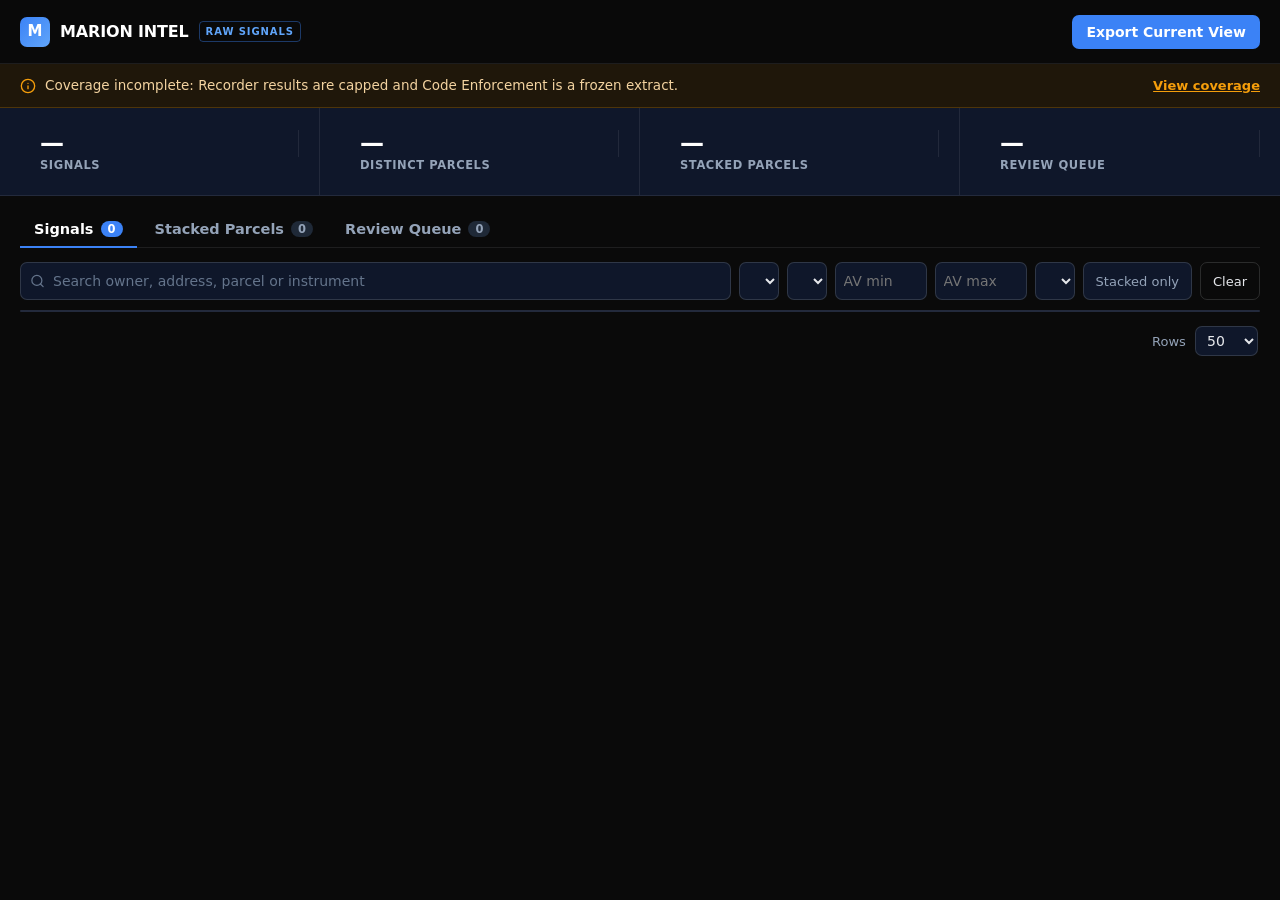
==== scrapers/dashboard_template.html @ 53aa49f5 "redesign(dashboard): rebuild presentation layer as a compact operator UI Full UI rebuild in the gene" ====
<!DOCTYPE html>
<html lang="en">
<head>
<meta charset="UTF-8" />
<meta name="viewport" content="width=device-width, initial-scale=1.0" />
<title>Marion Intel | Distress Signal Intelligence</title>
<style>
:root{
  --black:#0A0A0A; --midnight:#0F172A; --blue:#3B82F6; --blue-lt:#60A5FA;
  --soft:#E5E7EB; --dark:#1F2937;
  --bg:#0A0A0A; --panel:#0F172A; --panel2:#131C31; --line:rgba(229,231,235,.09);
  --line2:rgba(229,231,235,.15); --muted:#94A3B8; --muted2:#64748B;
  --amber:#F59E0B; --red:#EF4444; --green:#10B981;
  --font:Inter,ui-sans-serif,system-ui,-apple-system,BlinkMacSystemFont,"Segoe UI",sans-serif;
  --h-head:64px; --h-cov:44px;
}
*,*::before,*::after{box-sizing:border-box;margin:0;padding:0}
/* The page header and the table head are both sticky. Without scroll padding a
   row scrolled to can land underneath them, which makes its controls
   unclickable — caught by the control audit on the first row's View button. */
html{scroll-padding-top:calc(var(--h-head) + 52px)}
html,body{max-width:100%;overflow-x:hidden}
body{background:var(--bg);color:var(--soft);font-family:var(--font);font-size:16px;
  line-height:1.5;-webkit-font-smoothing:antialiased}
button,input,select{font-family:var(--font);font-size:14px}
:focus-visible{outline:2px solid var(--blue);outline-offset:2px}

/* ── HEADER ── */
.hd{height:var(--h-head);position:sticky;top:0;z-index:60;background:rgba(10,10,10,.96);
  backdrop-filter:blur(10px);border-bottom:1px solid var(--line);
  display:flex;align-items:center;justify-content:space-between;padding:0 20px;gap:16px}
.hd-l{display:flex;align-items:center;gap:10px;min-width:0}
.mark{width:30px;height:30px;border-radius:7px;flex:none;
  background:linear-gradient(135deg,var(--blue),var(--blue-lt));
  display:flex;align-items:center;justify-content:center;color:#fff;font-weight:700;font-size:15px}
.wordmark{font-size:16px;font-weight:700;letter-spacing:-.01em;color:#fff;white-space:nowrap}
.tag{font-size:10px;font-weight:600;letter-spacing:.09em;color:var(--blue-lt);
  border:1px solid rgba(59,130,246,.4);border-radius:4px;padding:2px 6px;white-space:nowrap}
.hd-r{display:flex;align-items:center;gap:12px}
.stamp{font-size:12px;color:var(--muted);white-space:nowrap}
.btn{background:var(--blue);color:#fff;border:none;border-radius:7px;padding:9px 14px;
  font-size:14px;font-weight:600;cursor:pointer;white-space:nowrap;transition:background .15s}
.btn:hover{background:var(--blue-lt)}
.btn-q{background:transparent;border:1px solid var(--line2);color:var(--soft);
  border-radius:7px;padding:8px 12px;font-size:13px;font-weight:500;cursor:pointer}
.btn-q:hover{border-color:var(--blue);color:var(--blue-lt)}

/* ── COVERAGE ── */
.cov{min-height:var(--h-cov);background:rgba(245,158,11,.09);
  border-bottom:1px solid rgba(245,158,11,.22);display:flex;align-items:center;
  gap:9px;padding:0 20px}
.cov svg{flex:none;color:var(--amber)}
.cov p{font-size:13.5px;color:#F3D3A0;flex:1;min-width:0;overflow:hidden;
  text-overflow:ellipsis;white-space:nowrap}
.cov button{background:none;border:none;color:var(--amber);font-size:13px;font-weight:600;
  cursor:pointer;text-decoration:underline;white-space:nowrap;padding:0}

/* ── KPI ── */
.kpi{display:grid;grid-template-columns:repeat(4,1fr);border-bottom:1px solid var(--line);
  background:var(--panel);height:88px}
.kpi div{padding:0 20px;border-right:1px solid var(--line);display:flex;
  flex-direction:column;justify-content:center;gap:2px}
.kpi div:last-child{border-right:none}
.kpi .v{font-size:24px;font-weight:700;line-height:1.1;color:#fff;font-variant-numeric:tabular-nums}
.kpi .l{font-size:11.5px;line-height:1.2;color:var(--muted);letter-spacing:.05em;
  text-transform:uppercase;font-weight:600}

/* ── SHELL ── */
.wrap{padding:16px 20px 40px}

/* ── TABS ── */
.tabs{display:flex;gap:4px;border-bottom:1px solid var(--line);margin-bottom:14px}
.tab{background:none;border:none;border-bottom:2px solid transparent;color:var(--muted);
  padding:9px 14px;font-size:14.5px;font-weight:600;cursor:pointer;display:flex;
  align-items:center;gap:7px;margin-bottom:-1px}
.tab:hover{color:var(--soft)}
.tab[aria-selected="true"]{color:#fff;border-bottom-color:var(--blue)}
.tab .n{background:var(--dark);color:var(--muted);border-radius:9px;padding:1px 7px;
  font-size:11.5px;font-weight:600;font-variant-numeric:tabular-nums}
.tab[aria-selected="true"] .n{background:var(--blue);color:#fff}

/* ── TOOLBAR ── */
/* One uniform control height keeps the toolbar on a single visual baseline —
   mixed intrinsic heights on input/select/button otherwise stagger them. */
.bar{display:flex;gap:8px;align-items:stretch;flex-wrap:nowrap;margin-bottom:10px}
.bar>*{height:38px}
.bar input,.bar select,.bar button{height:38px;padding-top:0;padding-bottom:0}
.srch{position:relative;flex:1 1 260px;min-width:180px}
.srch svg{position:absolute;left:10px;top:50%;transform:translateY(-50%);color:var(--muted2)}
.srch input{width:100%;background:var(--panel);border:1px solid var(--line2);color:var(--soft);
  border-radius:7px;padding:9px 10px 9px 32px;font-size:14px;outline:none}
.srch input:focus{border-color:var(--blue)}
.srch input::placeholder{color:var(--muted2)}
.sel{background:var(--panel);border:1px solid var(--line2);color:var(--soft);border-radius:7px;
  padding:9px 9px;outline:none;cursor:pointer;max-width:170px}
.sel:focus{border-color:var(--blue)}
.num{background:var(--panel);border:1px solid var(--line2);color:var(--soft);border-radius:7px;
  padding:9px 8px;width:92px;outline:none}
.num:focus{border-color:var(--blue)}
.tgl{background:var(--panel);border:1px solid var(--line2);color:var(--muted);border-radius:7px;
  padding:9px 12px;font-size:13px;font-weight:500;cursor:pointer;white-space:nowrap}
.tgl[aria-pressed="true"]{background:var(--blue);border-color:var(--blue);color:#fff}
.cnt{font-size:13px;color:var(--muted);margin-bottom:10px}
.cnt b{color:#fff;font-weight:600}

/* ── TABLE ── */
/* NOTE: no overflow on this wrapper. overflow:hidden would make it the sticky
   containing block, and `thead th{top:var(--h-head)}` would then push every
   header cell 64px DOWN onto the first row instead of parking it under the page
   header — which made row 1's controls unclickable. Corners are rounded on the
   edge cells instead. */
.tbl-wrap{border:1px solid var(--line);border-radius:9px;background:var(--panel)}
thead th:first-child{border-top-left-radius:9px}
thead th:last-child{border-top-right-radius:9px}
tbody tr:last-child td{border-bottom:none}
tbody tr:last-child td:first-child{border-bottom-left-radius:9px}
tbody tr:last-child td:last-child{border-bottom-right-radius:9px}
table{width:100%;border-collapse:collapse;table-layout:fixed}
thead th{position:sticky;top:var(--h-head);z-index:20;background:var(--panel2);
  color:var(--muted);text-align:left;font-size:11.5px;font-weight:600;letter-spacing:.05em;
  text-transform:uppercase;padding:10px 12px;border-bottom:1px solid var(--line2);
  white-space:nowrap;user-select:none}
thead th.s{cursor:pointer}
thead th.s:hover{color:var(--blue-lt)}
thead th .ar{color:var(--blue);margin-left:3px}
tbody td{padding:11px 12px;border-bottom:1px solid rgba(229,231,235,.05);vertical-align:middle;
  font-size:14px;overflow:hidden}
tbody tr{height:68px;scroll-margin-top:calc(var(--h-head) + 56px)}
tbody tr:nth-child(even){background:rgba(255,255,255,.012)}
tbody tr:hover{background:rgba(59,130,246,.07)}
.num-c{font-variant-numeric:tabular-nums;white-space:nowrap}
.trunc{overflow:hidden;text-overflow:ellipsis;white-space:nowrap}
.clamp2{display:-webkit-box;-webkit-line-clamp:2;-webkit-box-orient:vertical;overflow:hidden;
  line-height:1.3;max-height:2.6em;word-break:break-word}
.badge{display:inline-block;padding:2px 8px;border-radius:5px;font-size:11.5px;font-weight:600;
  white-space:nowrap;max-width:100%;overflow:hidden;text-overflow:ellipsis}
.sub{font-size:11.5px;color:var(--muted2);margin-top:3px}
.addr1{font-size:14px;color:var(--soft)}
.addr2{font-size:12px;color:var(--muted)}
.pcl{font-size:11px;color:var(--muted2);font-variant-numeric:tabular-nums}
.stk{display:inline-block;min-width:26px;text-align:center;border-radius:11px;padding:2px 8px;
  font-size:12px;font-weight:700;background:var(--dark);color:var(--muted)}
.stk.on{background:rgba(59,130,246,.18);color:var(--blue-lt)}
.stk.hot{background:rgba(239,68,68,.18);color:#FCA5A5}
.view{background:transparent;border:1px solid var(--line2);color:var(--soft);border-radius:6px;
  padding:5px 11px;font-size:12.5px;font-weight:600;cursor:pointer;white-space:nowrap}
.view:hover{border-color:var(--blue);color:var(--blue-lt)}
.empty{padding:56px 20px;text-align:center;color:var(--muted)}

/* ── PAGINATION ── */
.pg{display:flex;align-items:center;justify-content:space-between;gap:12px;padding:14px 2px;
  flex-wrap:wrap}
.pg-b{display:flex;gap:5px;align-items:center}
.pbtn{background:var(--panel);border:1px solid var(--line2);color:var(--soft);border-radius:6px;
  padding:6px 11px;font-size:13px;cursor:pointer;min-width:36px}
.pbtn:hover:not(:disabled){border-color:var(--blue);color:var(--blue-lt)}
.pbtn:disabled{opacity:.35;cursor:not-allowed}
.pg-i{font-size:13px;color:var(--muted);font-variant-numeric:tabular-nums}

/* ── DRAWER ── */
.scrim{position:fixed;inset:0;background:rgba(10,10,10,.62);z-index:90;opacity:0;
  pointer-events:none;transition:opacity .18s}
.scrim.on{opacity:1;pointer-events:auto}
/* Closed drawer is visibility:hidden as well as translated off-screen, so it
   cannot take focus or be read by a screen reader while closed. */
.dr{position:fixed;top:0;right:0;bottom:0;width:min(480px,100%);background:var(--panel);
  border-left:1px solid var(--line2);z-index:95;transform:translateX(100%);
  visibility:hidden;transition:transform .2s ease,visibility 0s linear .2s;
  display:flex;flex-direction:column}
.dr.on{transform:translateX(0);visibility:visible;transition:transform .2s ease}
.dr-h{display:flex;align-items:flex-start;justify-content:space-between;gap:12px;
  padding:18px 20px;border-bottom:1px solid var(--line)}
.dr-t{font-size:17px;font-weight:700;color:#fff;line-height:1.3}
.dr-x{background:none;border:none;color:var(--muted);font-size:22px;cursor:pointer;
  line-height:1;padding:2px 6px;border-radius:6px}
.dr-x:hover{color:#fff;background:var(--dark)}
.dr-b{padding:16px 20px 32px;overflow-y:auto;flex:1}
.grp{margin-bottom:20px}
.grp h4{font-size:11px;font-weight:700;letter-spacing:.07em;text-transform:uppercase;
  color:var(--muted2);margin-bottom:8px}
.kv{display:grid;grid-template-columns:132px 1fr;gap:5px 12px;font-size:13.5px}
.kv dt{color:var(--muted)}
.kv dd{color:var(--soft);word-break:break-word}
.sig{border-left:2px solid var(--line2);padding:8px 0 8px 11px;margin-bottom:8px}
.sig .r1{display:flex;gap:7px;align-items:center;flex-wrap:wrap;margin-bottom:3px}
.sig .r2{font-size:12px;color:var(--muted)}

/* ── MODAL ── */
.mdl{position:fixed;inset:0;z-index:100;display:none;align-items:center;justify-content:center;
  padding:20px}
.mdl.on{display:flex}
.mdl-c{background:var(--panel);border:1px solid var(--line2);border-radius:11px;
  max-width:720px;width:100%;max-height:80vh;overflow-y:auto;padding:22px}
.cov-i{border-left:3px solid var(--line2);padding:9px 0 9px 12px;margin-bottom:14px}
.cov-i .lv{font-size:10.5px;font-weight:700;letter-spacing:.06em;text-transform:uppercase}
.cov-i h5{font-size:14px;font-weight:600;color:#fff;margin:2px 0 4px}
.cov-i p{font-size:13px;color:var(--muted);line-height:1.55}

/* ── MOBILE CARDS ── */
.cards{display:none}
.card{background:var(--panel);border:1px solid var(--line);border-radius:9px;padding:14px;
  margin-bottom:10px}
.card .c1{display:flex;justify-content:space-between;gap:10px;align-items:flex-start;
  margin-bottom:9px}
.card .c-addr{font-size:15px;font-weight:600;color:#fff}
.card .c-r{display:flex;justify-content:space-between;font-size:13px;padding:3px 0}
.card .c-r span:first-child{color:var(--muted)}
.mob-only{display:none}

/* ── RESPONSIVE ── */
@media(max-width:1180px){
  .col-amt{display:none}
}
@media(max-width:980px){
  .col-date{display:none}
  .bar{flex-wrap:wrap}
  .srch{flex:1 1 100%}
  .sel,.num{max-width:none;flex:1 1 auto}
}
@media(max-width:760px){
  .kpi{grid-template-columns:repeat(2,1fr);height:auto}
  .kpi div{padding:12px 16px;border-bottom:1px solid var(--line)}
  .kpi div:nth-child(2){border-right:none}
  .kpi .v{font-size:20px}
  .tbl-wrap,.pg{display:none}
  .cards{display:block}
  .mob-only{display:inline-flex}
  .wrap{padding:14px 14px 32px}
  .hd{padding:0 14px}
  .cov{padding:8px 14px;align-items:flex-start}
  .cov p{white-space:normal}
  .stamp{display:none}
  .bar{display:none}
  /* The filter panel must WRAP on a phone. Left as nowrap it overflows 390px,
     and because the controls carry min-widths the whole document ends up
     scrolled sideways even with overflow-x:hidden on body. */
  .bar.open{display:flex;flex-wrap:wrap;gap:8px}
  .bar.open>*{flex:1 1 100%;height:42px;min-width:0;max-width:none}
  .bar.open .srch{flex:1 1 100%}
  .bar.open #avMin,.bar.open #avMax{flex:1 1 calc(50% - 4px)}
  .bar.open #tStack,.bar.open #btnClear{flex:1 1 calc(50% - 4px)}
  .btn,.btn-q,.view,.pbtn{min-height:40px}
  .hd{gap:8px}
  .wordmark{font-size:15px}
  .btn{padding:9px 11px;font-size:13px}
  .tag{display:none}   /* no room beside the export button at phone widths */
  /* The tab row plus the Filters button does not fit 390px on one line; without
     wrapping the button lands outside the viewport and the whole document
     becomes horizontally scrollable. */
  .tabs{flex-wrap:wrap;gap:2px}
  .tab{padding:8px 10px;font-size:13.5px}
  #btnFilters{margin-left:0!important;width:100%;margin:6px 0 2px}
}
</style>
</head>
<body>

<header class="hd">
  <div class="hd-l">
    <div class="mark">M</div>
    <div class="wordmark">MARION INTEL</div>
    <span class="tag">RAW SIGNALS</span>
  </div>
  <div class="hd-r">
    <span class="stamp" id="stamp"></span>
    <button class="btn" id="btnExport">Export Current View</button>
  </div>
</header>

<div class="cov">
  <svg width="16" height="16" viewBox="0 0 24 24" fill="none" stroke="currentColor" stroke-width="2"
       stroke-linecap="round"><circle cx="12" cy="12" r="10"/><path d="M12 16v-4M12 8h.01"/></svg>
  <p>Coverage incomplete: Recorder results are capped and Code Enforcement is a frozen extract.</p>
  <button id="btnCov">View coverage</button>
</div>

<div class="kpi">
  <div><div class="v" id="k1">—</div><div class="l">Signals</div></div>
  <div><div class="v" id="k2">—</div><div class="l">Distinct Parcels</div></div>
  <div><div class="v" id="k3">—</div><div class="l">Stacked Parcels</div></div>
  <div><div class="v" id="k4">—</div><div class="l">Review Queue</div></div>
</div>

<div class="wrap">
  <div class="tabs" role="tablist">
    <button class="tab" role="tab" aria-selected="true"  data-v="signals">Signals <span class="n" id="n1">0</span></button>
    <button class="tab" role="tab" aria-selected="false" data-v="stacked">Stacked Parcels <span class="n" id="n2">0</span></button>
    <button class="tab" role="tab" aria-selected="false" data-v="review">Review Queue <span class="n" id="n3">0</span></button>
    <button class="btn-q mob-only" id="btnFilters" style="margin-left:auto;align-self:center">Filters</button>
  </div>

  <div class="bar" id="bar">
    <label class="srch">
      <svg width="15" height="15" viewBox="0 0 24 24" fill="none" stroke="currentColor" stroke-width="2"
           stroke-linecap="round"><circle cx="11" cy="11" r="8"/><path d="m21 21-4.3-4.3"/></svg>
      <input id="q" type="search" placeholder="Search owner, address, parcel or instrument" aria-label="Search">
    </label>
    <select class="sel" id="fType"  aria-label="Lead type"></select>
    <select class="sel" id="fSrc"   aria-label="Source"></select>
    <input  class="num" id="avMin" type="number" placeholder="AV min" aria-label="Assessed value minimum">
    <input  class="num" id="avMax" type="number" placeholder="AV max" aria-label="Assessed value maximum">
    <select class="sel" id="fSort" aria-label="Sort"></select>
    <button class="tgl" id="tStack" aria-pressed="false">Stacked only</button>
    <button class="btn-q" id="btnClear">Clear</button>
  </div>

  <div class="cnt" id="cnt"></div>

  <div class="tbl-wrap">
    <table>
      <colgroup id="cg"></colgroup>
      <thead><tr id="th"></tr></thead>
      <tbody id="tb"></tbody>
    </table>
  </div>
  <div class="cards" id="cards"></div>

  <div class="pg">
    <div class="pg-i" id="pgi"></div>
    <div class="pg-b" id="pgb"></div>
    <div class="pg-i">
      <label>Rows
        <select class="sel" id="per" style="padding:5px 7px;margin-left:5px">
          <option>25</option><option selected>50</option><option>100</option>
        </select>
      </label>
    </div>
  </div>
</div>

<div class="scrim" id="scrim"></div>
<aside class="dr" id="dr" role="dialog" aria-modal="true" aria-labelledby="drT" tabindex="-1">
  <div class="dr-h">
    <div class="dr-t" id="drT">Record</div>
    <button class="dr-x" id="drX" aria-label="Close details">&times;</button>
  </div>
  <div class="dr-b" id="drB"></div>
</aside>

<div class="mdl" id="mdl" role="dialog" aria-modal="true" aria-labelledby="mdlT">
  <div class="mdl-c">
    <div style="display:flex;justify-content:space-between;align-items:flex-start;margin-bottom:6px">
      <div class="dr-t" id="mdlT">Data coverage by source</div>
      <button class="dr-x" id="mdlX" aria-label="Close">&times;</button>
    </div>
    <p style="font-size:13px;color:var(--muted);margin-bottom:16px">
      Every count on this dashboard is a floor, not a total. These are the known limits of each feed.</p>
    <div id="mdlB"></div>
  </div>
</div>

<script>
"use strict";
const DATA = /*__DATA__*/;
const R = DATA.records || [], RV = DATA.review || [], COV = DATA.coverage || {};
const SL = DATA.source_label || {};

const GC = {foreclosure:'#EF4444',tax:'#F59E0B',lien:'#3B82F6',code:'#8B5CF6',
  eviction:'#EC4899',probate:'#10B981',surplus:'#14B8A6',other:'#94A3B8'};

const $=id=>document.getElementById(id);
const esc=s=>String(s==null?'':s).replace(/&/g,'&amp;').replace(/</g,'&lt;')
  .replace(/>/g,'&gt;').replace(/"/g,'&quot;');
const nf=n=>Number(n||0).toLocaleString('en-US');
const money=v=>(v!=null&&v!==''&&!isNaN(v))?'$'+Number(v).toLocaleString('en-US',{maximumFractionDigits:0}):'—';

/* ── derive everything from the data; nothing about counts is hardcoded ── */
const byParcel={};
R.forEach(r=>{ if(r.p){ (byParcel[r.p]=byParcel[r.p]||[]).push(r); } });
const PARCELS=Object.keys(byParcel);
const STACKED=PARCELS.filter(p=>byParcel[p].length>1);
const DEEPEST=PARCELS.reduce((m,p)=>Math.max(m,byParcel[p].length),0);

const STACK_ROWS=STACKED.map(p=>{
  const s=byParcel[p].slice().sort((a,b)=>(b.d||'').localeCompare(a.d||''));
  return {p, sigs:s, n:s.length, recent:s[0].d||'', types:[...new Set(s.map(x=>x.lt))],
          a:s[0].a, z:s[0].z, o:s[0].o, av:s[0].av, pl:s[0].pl};
}).sort((a,b)=>b.n-a.n);

let view='signals', page=1, per=50, sortKey='d', sortDir='desc', stackOnly=false;
let rows=[], lastFocus=null;

/* ── KPI + tab badges ── */
$('k1').textContent=nf(R.length);        $('n1').textContent=nf(R.length);
$('k2').textContent=nf(PARCELS.length);
$('k3').textContent=nf(STACKED.length);  $('n2').textContent=nf(STACKED.length);
$('k4').textContent=nf(RV.length);       $('n3').textContent=nf(RV.length);
$('stamp').textContent='Updated '+(DATA.generated_at||'');

/* ── filter option lists ── */
(function(){
  const tc={}; R.forEach(r=>tc[r.t]=(tc[r.t]||0)+1);
  const lbl={}; R.forEach(r=>lbl[r.t]=r.lt);
  $('fType').innerHTML='<option value="">All lead types</option>'+
    Object.keys(tc).sort((a,b)=>tc[b]-tc[a])
      .map(t=>`<option value="${esc(t)}">${esc(lbl[t])} (${nf(tc[t])})</option>`).join('');
  const sc={}; R.forEach(r=>sc[r.s]=(sc[r.s]||0)+1);
  $('fSrc').innerHTML='<option value="">All sources</option>'+
    Object.keys(sc).sort((a,b)=>sc[b]-sc[a])
      .map(s=>`<option value="${esc(s)}">${esc(SL[s]||s)} (${nf(sc[s])})</option>`).join('');
  $('fSort').innerHTML=[
    ['d_desc','Date: newest'],['d_asc','Date: oldest'],
    ['st_desc','Signals on parcel'],['av_desc','Assessed: high'],['av_asc','Assessed: low'],
    ['amt_desc','Amount: high'],['o_asc','Owner: A–Z']
  ].map(([v,t])=>`<option value="${v}">${t}</option>`).join('');
})();

/* ── coverage modal ── */
$('mdlB').innerHTML=Object.keys(COV).map(k=>{
  const c=COV[k], col={full:'#10B981',capped:'#F59E0B',frozen:'#EF4444',partial:'#60A5FA'}[c.level]||'#94A3B8';
  return `<div class="cov-i" style="border-left-color:${col}">
    <div class="lv" style="color:${col}">${esc(c.level)}</div>
    <h5>${esc(SL[k]||k)} — ${esc(c.short)}</h5><p>${esc(c.detail)}</p></div>`;}).join('');

/* ── column definitions per view ── */
const COLS={
  signals:[
    {w:'150px',h:'Lead Type',k:'lt',s:true},
    {w:'auto', h:'Property',k:'a', s:true},
    {w:'190px',h:'Owner',   k:'o', s:true},
    {w:'104px',h:'Date',    k:'d', s:true, cls:'col-date'},
    {w:'112px',h:'Assessed',k:'av',s:true},
    {w:'104px',h:'Amount',  k:'amt',s:true, cls:'col-amt'},
    {w:'86px', h:'Signals', k:'st',s:true},
    {w:'78px', h:'',        k:null,s:false}
  ],
  stacked:[
    {w:'auto', h:'Property',k:'a',s:true},
    {w:'180px',h:'Owner',   k:'o',s:true},
    {w:'92px', h:'Signals', k:'n',s:true},
    {w:'250px',h:'Signal Types',k:null,s:false},
    {w:'118px',h:'Most Recent',k:'recent',s:true, cls:'col-date'},
    {w:'118px',h:'Assessed',k:'av',s:true},
    {w:'78px', h:'',        k:null,s:false}
  ],
  review:[
    {w:'220px',h:'Reason',  k:'reason',s:true},
    {w:'104px',h:'Source',  k:'src',s:true},
    {w:'auto', h:'Raw Property Reference',k:'ref',s:true},
    {w:'132px',h:'Candidate Parcel',k:'cand',s:true, cls:'col-amt'},
    {w:'104px',h:'Date',    k:'date',s:true, cls:'col-date'},
    {w:'168px',h:'Derivation',k:'method',s:true},
    {w:'86px', h:'Conf.',   k:'conf',s:true},
    {w:'78px', h:'',        k:null,s:false}
  ]
};

function filtersFor(){
  const q=$('q').value.toLowerCase().trim();
  const t=$('fType').value, s=$('fSrc').value;
  const mn=parseFloat($('avMin').value), mx=parseFloat($('avMax').value);
  return {q,t,s,mn,mx};
}

function compute(){
  const {q,t,s,mn,mx}=filtersFor();
  if(view==='review'){
    rows=RV.filter(r=>{
      if(t && r.reason!==t) return false;
      if(s && r.src!==s) return false;
      if(q){const h=[r.reason,r.src,r.ref,r.cand,r.method,r.detail].join(' ').toLowerCase();
        if(!h.includes(q)) return false;}
      return true;});
  } else if(view==='stacked'){
    rows=STACK_ROWS.filter(r=>{
      if(t && !r.sigs.some(x=>x.t===t)) return false;
      if(s && !r.sigs.some(x=>x.s===s)) return false;
      if(!isNaN(mn) && !(r.av>=mn)) return false;
      if(!isNaN(mx) && !(r.av<=mx)) return false;
      if(q){const h=[r.p,r.pl,r.a,r.o,...r.types].join(' ').toLowerCase();
        if(!h.includes(q)) return false;}
      return true;});
  } else {
    rows=R.filter(r=>{
      if(t && r.t!==t) return false;
      if(s && r.s!==s) return false;
      if(stackOnly && !(r.st>1)) return false;
      if(!isNaN(mn) && !(r.av>=mn)) return false;
      if(!isNaN(mx) && !(r.av<=mx)) return false;
      if(q){const h=[r.o,r.a,r.p,r.pl,r.inst,r.lt,r.sl,r.note].join(' ').toLowerCase();
        if(!h.includes(q)) return false;}
      return true;});
  }
  const k=sortKey, dir=sortDir==='asc'?1:-1;
  if(k){
    rows.sort((a,b)=>{
      let x=a[k], y=b[k];
      if(typeof x==='number'||typeof y==='number'){return ((x||0)-(y||0))*dir;}
      x=String(x==null?'':x); y=String(y==null?'':y);
      return x.localeCompare(y)*dir;});
  }
  const noun=view==='review'?'review items':view==='stacked'?'stacked parcels':'signals';
  const tot=view==='review'?RV.length:view==='stacked'?STACK_ROWS.length:R.length;
  $('cnt').innerHTML=`Showing <b>${nf(rows.length)}</b> of ${nf(tot)} ${noun}`+
    (view==='stacked'?` · deepest stack <b>${DEEPEST}</b> signals`:'');
  const maxP=Math.max(1,Math.ceil(rows.length/per));
  if(page>maxP) page=maxP;
  render();
}

function head(){
  const cs=COLS[view];
  $('cg').innerHTML=cs.map(c=>`<col style="width:${c.w}"${c.cls?` class="${c.cls}"`:''}>`).join('');
  $('th').innerHTML=cs.map((c,i)=>{
    const ar=(c.k&&c.k===sortKey)?`<span class="ar">${sortDir==='asc'?'▲':'▼'}</span>`:'';
    return `<th class="${c.s?'s':''}${c.cls?' '+c.cls:''}"${c.s?` data-k="${c.k}" tabindex="0" role="button"`:''}>${esc(c.h)}${ar}</th>`;
  }).join('');
}

function render(){
  head();
  const st=(page-1)*per, pg=rows.slice(st,st+per);
  const tb=$('tb'), cards=$('cards');
  if(!pg.length){
    tb.innerHTML=`<tr><td colspan="${COLS[view].length}"><div class="empty">No records match these filters.</div></td></tr>`;
    cards.innerHTML=`<div class="empty">No records match these filters.</div>`;
    pager(); return;
  }
  if(view==='signals')      {tb.innerHTML=pg.map(rowSignal).join(''); cards.innerHTML=pg.map(cardSignal).join('');}
  else if(view==='stacked') {tb.innerHTML=pg.map(rowStack).join('');  cards.innerHTML=pg.map(cardStack).join('');}
  else                      {tb.innerHTML=pg.map(rowReview).join(''); cards.innerHTML=pg.map(cardReview).join('');}
  pager();
}

const idxOf=(r)=>rows.indexOf(r);
function rowSignal(r,i){
  const gi=(page-1)*per+i;
  return `<tr>
    <td><span class="badge" style="background:rgba(255,255,255,.06);color:${GC[r.g]||GC.other}">${esc(r.lt)}</span>
        <div class="sub">${esc(r.sl)}${r.bf?' · backfill':''}</div></td>
    <td><div class="addr1 trunc">${esc(r.a||'—')}</div>
        <div class="addr2 trunc">Indianapolis, IN ${esc(r.z||'')}</div>
        <div class="pcl trunc">${esc(r.p||'')}</div></td>
    <td><div class="clamp2">${esc(r.o||'—')}</div></td>
    <td class="num-c col-date">${esc(r.d||'—')}</td>
    <td class="num-c">${money(r.av)}</td>
    <td class="num-c col-amt">${money(r.amt)}</td>
    <td><span class="stk ${r.st>=4?'hot':r.st>1?'on':''}">${r.st}</span></td>
    <td><button class="view" data-i="${gi}">View</button></td></tr>`;
}
function rowStack(r,i){
  const gi=(page-1)*per+i;
  const tw=r.types.slice(0,3).map(t=>{
    const g=(r.sigs.find(x=>x.lt===t)||{}).g||'other';
    return `<span class="badge" style="background:rgba(255,255,255,.06);color:${GC[g]||GC.other}">${esc(t)}</span>`;}).join(' ');
  return `<tr>
    <td><div class="addr1 trunc">${esc(r.a||'—')}</div>
        <div class="addr2 trunc">Indianapolis, IN ${esc(r.z||'')}</div>
        <div class="pcl trunc">${esc(r.p)}</div></td>
    <td><div class="clamp2">${esc(r.o||'—')}</div></td>
    <td><span class="stk ${r.n>=4?'hot':'on'}">${r.n}</span></td>
    <td><div class="trunc">${tw}${r.types.length>3?` <span class="sub">+${r.types.length-3}</span>`:''}</div></td>
    <td class="num-c col-date">${esc(r.recent||'—')}</td>
    <td class="num-c">${money(r.av)}</td>
    <td><button class="view" data-i="${gi}">View</button></td></tr>`;
}
function rowReview(r,i){
  const gi=(page-1)*per+i;
  return `<tr>
    <td><div class="trunc" title="${esc(r.reason)}">${esc(r.reason)}</div></td>
    <td><span class="badge" style="background:rgba(255,255,255,.06);color:var(--muted)">${esc(r.src)}</span></td>
    <td><div class="trunc" title="${esc(r.ref)}">${esc(r.ref||'—')}</div></td>
    <td class="num-c col-amt">${esc(r.cand||'—')}</td>
    <td class="num-c col-date">${esc(r.date||'—')}</td>
    <td><div class="trunc">${esc(r.method||'—')}</div></td>
    <td class="num-c">${r.conf==null?'—':r.conf}</td>
    <td><button class="view" data-i="${gi}">View</button></td></tr>`;
}
function cardSignal(r,i){
  const gi=(page-1)*per+i;
  return `<div class="card"><div class="c1">
      <div><div class="c-addr">${esc(r.a||'—')}</div>
        <div class="addr2">Indianapolis, IN ${esc(r.z||'')}</div></div>
      <span class="badge" style="background:rgba(255,255,255,.06);color:${GC[r.g]||GC.other}">${esc(r.lt)}</span></div>
    <div class="c-r"><span>Owner</span><span>${esc((r.o||'—').slice(0,34))}</span></div>
    <div class="c-r"><span>Assessed</span><span>${money(r.av)}</span></div>
    <div class="c-r"><span>Date</span><span>${esc(r.d||'—')}</span></div>
    <div class="c-r"><span>Signals</span><span>${r.st}</span></div>
    <button class="view" data-i="${gi}" style="margin-top:9px;width:100%">View details</button></div>`;
}
function cardStack(r,i){
  const gi=(page-1)*per+i;
  return `<div class="card"><div class="c1">
      <div><div class="c-addr">${esc(r.a||'—')}</div><div class="addr2">${esc(r.p)}</div></div>
      <span class="stk ${r.n>=4?'hot':'on'}">${r.n}</span></div>
    <div class="c-r"><span>Owner</span><span>${esc((r.o||'—').slice(0,30))}</span></div>
    <div class="c-r"><span>Assessed</span><span>${money(r.av)}</span></div>
    <div class="c-r"><span>Most recent</span><span>${esc(r.recent||'—')}</span></div>
    <button class="view" data-i="${gi}" style="margin-top:9px;width:100%">View signals</button></div>`;
}
function cardReview(r,i){
  const gi=(page-1)*per+i;
  return `<div class="card">
    <div class="c-addr" style="font-size:14px">${esc(r.reason)}</div>
    <div class="c-r"><span>Source</span><span>${esc(r.src)}</span></div>
    <div class="c-r"><span>Reference</span><span>${esc((r.ref||'—').slice(0,26))}</span></div>
    <div class="c-r"><span>Confidence</span><span>${r.conf==null?'—':r.conf}</span></div>
    <button class="view" data-i="${gi}" style="margin-top:9px;width:100%">View details</button></div>`;
}

function pager(){
  const maxP=Math.max(1,Math.ceil(rows.length/per));
  const from=rows.length?((page-1)*per+1):0, to=Math.min(page*per,rows.length);
  $('pgi').textContent=`${nf(from)}–${nf(to)} of ${nf(rows.length)}`;
  $('pgb').innerHTML=
    `<button class="pbtn" data-p="1"        ${page===1?'disabled':''} aria-label="First page">«</button>`+
    `<button class="pbtn" data-p="${page-1}" ${page===1?'disabled':''} aria-label="Previous page">‹</button>`+
    `<span class="pg-i" style="padding:0 8px">Page ${nf(page)} / ${nf(maxP)}</span>`+
    `<button class="pbtn" data-p="${page+1}" ${page>=maxP?'disabled':''} aria-label="Next page">›</button>`+
    `<button class="pbtn" data-p="${maxP}"   ${page>=maxP?'disabled':''} aria-label="Last page">»</button>`;
}

/* ── DRAWER ── */
function kv(pairs){
  return `<dl class="kv">`+pairs.filter(p=>p[1]!=null&&p[1]!=='')
    .map(p=>`<dt>${esc(p[0])}</dt><dd>${esc(p[1])}</dd>`).join('')+`</dl>`;
}
function sigBlock(x){
  return `<div class="sig"><div class="r1">
      <span class="badge" style="background:rgba(255,255,255,.06);color:${GC[x.g]||GC.other}">${esc(x.lt)}</span>
      <span class="badge" style="background:rgba(255,255,255,.06);color:var(--muted)">${esc(x.sl)}</span>
      <span class="pcl">${esc(x.d||'')}</span></div>
    <div class="r2">${esc(x.inst||'')}${x.note?' · '+esc(x.note):''}${x.amt!=null?' · '+money(x.amt):''}</div></div>`;
}
function openDrawer(i){
  const r=rows[i]; if(!r) return;
  lastFocus=document.activeElement;
  let title, body;
  if(view==='review'){
    title=r.reason||'Review item';
    body=`<div class="grp"><h4>Review</h4>${kv([
      ['Reason',r.reason],['Source',r.src],['Raw reference',r.ref],
      ['Candidate parcel',r.cand],['Date',r.date],['Derivation',r.method],
      ['Confidence',r.conf==null?'—':r.conf],['Detail',r.detail]])}</div>
      <p style="font-size:13px;color:var(--muted)">This record could not be resolved to a parcel.
      It is queued for review rather than dropped.</p>`;
  } else if(view==='stacked'){
    title=r.a||r.p;
    body=`<div class="grp"><h4>Property</h4>${kv([
        ['Address',r.a],['City',`Indianapolis, IN ${r.z||''}`],['State parcel',r.p],
        ['Local parcel',r.pl],['Owner',r.o],['Assessed value',money(r.av)]])}</div>
      <div class="grp"><h4>${r.n} signals on this parcel</h4>
        ${r.sigs.slice().sort((a,b)=>(a.d||'').localeCompare(b.d||'')).map(sigBlock).join('')}</div>`;
  } else {
    title=r.a||r.p||r.lt;
    const others=(byParcel[r.p]||[]).filter(x=>x!==r);
    body=`<div class="grp"><h4>Property</h4>${kv([
        ['Address',r.a],['City',`Indianapolis, IN ${r.z||''}`],['State parcel',r.p],
        ['Local parcel',r.pl],['Owner',r.o],['Assessed value',money(r.av)]])}</div>
      <div class="grp"><h4>Signal</h4>${kv([
        ['Lead type',r.lt],['Source',r.sl],['Date',r.d],['Instrument',r.inst],
        ['Amount',r.amt==null?'':money(r.amt)],['Status',r.note],['Raw doc type',r.rt],
        ['Source record ID',r.rid],['Source role',r.role],
        ['Derivation',r.dm],['Confidence',r.dc==null?'':r.dc],
        ['Backfill',r.bf?'Yes — frozen extract':''],
        ['Coverage',(COV[r.s]||{}).short]])}</div>`+
      (others.length?`<div class="grp"><h4>${others.length} other signal${others.length>1?'s':''} on this parcel</h4>
        ${others.slice().sort((a,b)=>(a.d||'').localeCompare(b.d||'')).map(sigBlock).join('')}</div>`:'')+
      (r.url?`<div class="grp"><h4>Source</h4>
        <a href="${esc(r.url)}" target="_blank" rel="noopener"
           style="color:var(--blue-lt);font-size:13px;word-break:break-all">${esc(r.url)}</a></div>`:'');
  }
  $('drT').textContent=title;
  $('drB').innerHTML=body;
  $('dr').classList.add('on'); $('scrim').classList.add('on');
  $('dr').focus();
}
function closeDrawer(){
  $('dr').classList.remove('on'); $('scrim').classList.remove('on');
  if(lastFocus&&lastFocus.focus) lastFocus.focus();
}
function openModal(){lastFocus=document.activeElement;$('mdl').classList.add('on');$('mdlX').focus();}
function closeModal(){$('mdl').classList.remove('on');if(lastFocus&&lastFocus.focus)lastFocus.focus();}

/* ── CSV ── */
function csvCell(v){
  const s=String(v==null?'':v);
  return /[",\n\r]/.test(s) ? '"'+s.replace(/"/g,'""')+'"' : s;
}
function download(rowsArr,name){
  const csv=rowsArr.map(r=>r.map(csvCell).join(',')).join('\r\n');
  const blob=new Blob(['﻿'+csv],{type:'text/csv;charset=utf-8;'});
  const u=URL.createObjectURL(blob), a=document.createElement('a');
  a.href=u; a.download=name; document.body.appendChild(a); a.click();
  document.body.removeChild(a); setTimeout(()=>URL.revokeObjectURL(u),1000);
}
function exportView(){
  const d=new Date().toISOString().slice(0,10);
  let head,body,name;
  if(view==='review'){
    name=`marion_review_queue_${d}.csv`;
    head=['Reason','Source','Raw Property Reference','Candidate Parcel','Date','Derivation Method','Confidence','Detail'];
    body=rows.map(r=>[r.reason,r.src,r.ref,r.cand,r.date,r.method,r.conf==null?'':r.conf,r.detail]);
  } else if(view==='stacked'){
    name=`marion_stacked_parcels_${d}.csv`;
    head=['State Parcel','Local Parcel','Address','City','Zip','Owner','Assessed Value',
      'Signal Count','Signal Types','Sources','Most Recent Signal'];
    body=rows.map(r=>[r.p,r.pl,r.a,'Indianapolis',r.z,r.o,r.av==null?'':r.av,r.n,
      r.types.join(' | '),[...new Set(r.sigs.map(x=>x.sl))].join(' | '),r.recent]);
  } else {
    name=`marion_signals_${d}.csv`;
    head=['Lead Type','Source','Coverage','Date','State Parcel','Local Parcel','Address','City','Zip',
      'Owner','Amount','Assessed Value','Signals On Parcel','Instrument','Status','Raw Doc Type',
      'Source Record ID','Derivation','Confidence','Backfill','Source URL'];
    body=rows.map(r=>[r.lt,r.sl,(COV[r.s]||{}).short||'',r.d,r.p,r.pl,r.a,'Indianapolis',r.z,r.o,
      r.amt==null?'':r.amt,r.av==null?'':r.av,r.st,r.inst,r.note,r.rt,r.rid,r.dm,
      r.dc==null?'':r.dc,r.bf?'YES':'',r.url]);
  }
  download([head,...body],name);
}

/* ── EVENTS ── */
let deb;
$('q').addEventListener('input',()=>{clearTimeout(deb);deb=setTimeout(()=>{page=1;compute();},220);});
['fType','fSrc','avMin','avMax'].forEach(id=>
  $(id).addEventListener('input',()=>{page=1;compute();}));
$('fSort').addEventListener('change',()=>{
  const [k,d]=$('fSort').value.split('_'); sortKey=k; sortDir=d; page=1; compute();});
$('per').addEventListener('change',()=>{per=parseInt($('per').value,10)||50;page=1;compute();});
$('tStack').addEventListener('click',()=>{
  stackOnly=!stackOnly; $('tStack').setAttribute('aria-pressed',String(stackOnly));
  page=1; compute();});
$('btnClear').addEventListener('click',()=>{
  $('q').value='';$('fType').value='';$('fSrc').value='';$('avMin').value='';$('avMax').value='';
  $('fSort').value='d_desc'; sortKey='d'; sortDir='desc';
  stackOnly=false; $('tStack').setAttribute('aria-pressed','false');
  page=1; compute();});
$('btnExport').addEventListener('click',exportView);
$('btnCov').addEventListener('click',openModal);
$('mdlX').addEventListener('click',closeModal);
$('mdl').addEventListener('click',e=>{if(e.target===$('mdl'))closeModal();});
$('drX').addEventListener('click',closeDrawer);
$('scrim').addEventListener('click',closeDrawer);
$('btnFilters').addEventListener('click',()=>$('bar').classList.toggle('open'));
document.addEventListener('keydown',e=>{
  if(e.key==='Escape'){ if($('mdl').classList.contains('on'))closeModal();
    else if($('dr').classList.contains('on'))closeDrawer(); }});

document.querySelectorAll('.tab').forEach(b=>b.addEventListener('click',()=>{
  view=b.dataset.v;
  document.querySelectorAll('.tab').forEach(x=>x.setAttribute('aria-selected',String(x===b)));
  page=1;
  // sensible default sort per view; the toolbar stays in sync
  if(view==='review'){sortKey='reason';sortDir='asc';}
  else if(view==='stacked'){sortKey='n';sortDir='desc';}
  else {sortKey='d';sortDir='desc';$('fSort').value='d_desc';}
  rebuildFilterOptions();
  compute();
}));

function rebuildFilterOptions(){
  // Review has its own vocabulary (reasons, not lead types)
  if(view==='review'){
    const rc={}; RV.forEach(r=>rc[r.reason]=(rc[r.reason]||0)+1);
    $('fType').innerHTML='<option value="">All reasons</option>'+
      Object.keys(rc).sort((a,b)=>rc[b]-rc[a])
        .map(k=>`<option value="${esc(k)}">${esc(k)} (${nf(rc[k])})</option>`).join('');
    const sc={}; RV.forEach(r=>sc[r.src]=(sc[r.src]||0)+1);
    $('fSrc').innerHTML='<option value="">All sources</option>'+
      Object.keys(sc).sort((a,b)=>sc[b]-sc[a])
        .map(k=>`<option value="${esc(k)}">${esc(k)} (${nf(sc[k])})</option>`).join('');
  } else {
    const tc={},lbl={}; R.forEach(r=>{tc[r.t]=(tc[r.t]||0)+1;lbl[r.t]=r.lt;});
    $('fType').innerHTML='<option value="">All lead types</option>'+
      Object.keys(tc).sort((a,b)=>tc[b]-tc[a])
        .map(t=>`<option value="${esc(t)}">${esc(lbl[t])} (${nf(tc[t])})</option>`).join('');
    const sc={}; R.forEach(r=>sc[r.s]=(sc[r.s]||0)+1);
    $('fSrc').innerHTML='<option value="">All sources</option>'+
      Object.keys(sc).sort((a,b)=>sc[b]-sc[a])
        .map(s=>`<option value="${esc(s)}">${esc(SL[s]||s)} (${nf(sc[s])})</option>`).join('');
  }
  $('tStack').style.display = view==='signals' ? '' : 'none';
  $('avMin').style.display = view==='review' ? 'none' : '';
  $('avMax').style.display = view==='review' ? 'none' : '';
}

/* delegated: sort headers, pager, view buttons */
$('th').addEventListener('click',e=>{
  const th=e.target.closest('th[data-k]'); if(!th) return;
  const k=th.dataset.k; if(!k) return;
  if(sortKey===k) sortDir=(sortDir==='asc'?'desc':'asc'); else {sortKey=k;sortDir='asc';}
  compute();});
$('th').addEventListener('keydown',e=>{
  if(e.key==='Enter'||e.key===' '){e.preventDefault();e.target.click();}});
$('pgb').addEventListener('click',e=>{
  const b=e.target.closest('button[data-p]'); if(!b||b.disabled) return;
  const p=parseInt(b.dataset.p,10);
  const maxP=Math.max(1,Math.ceil(rows.length/per));
  if(p>=1&&p<=maxP){page=p;render();window.scrollTo({top:0,behavior:'smooth'});}});
document.addEventListener('click',e=>{
  const b=e.target.closest('button.view'); if(!b) return;
  openDrawer(parseInt(b.dataset.i,10));});

rebuildFilterOptions();
compute();
</script>
</body>
</html>
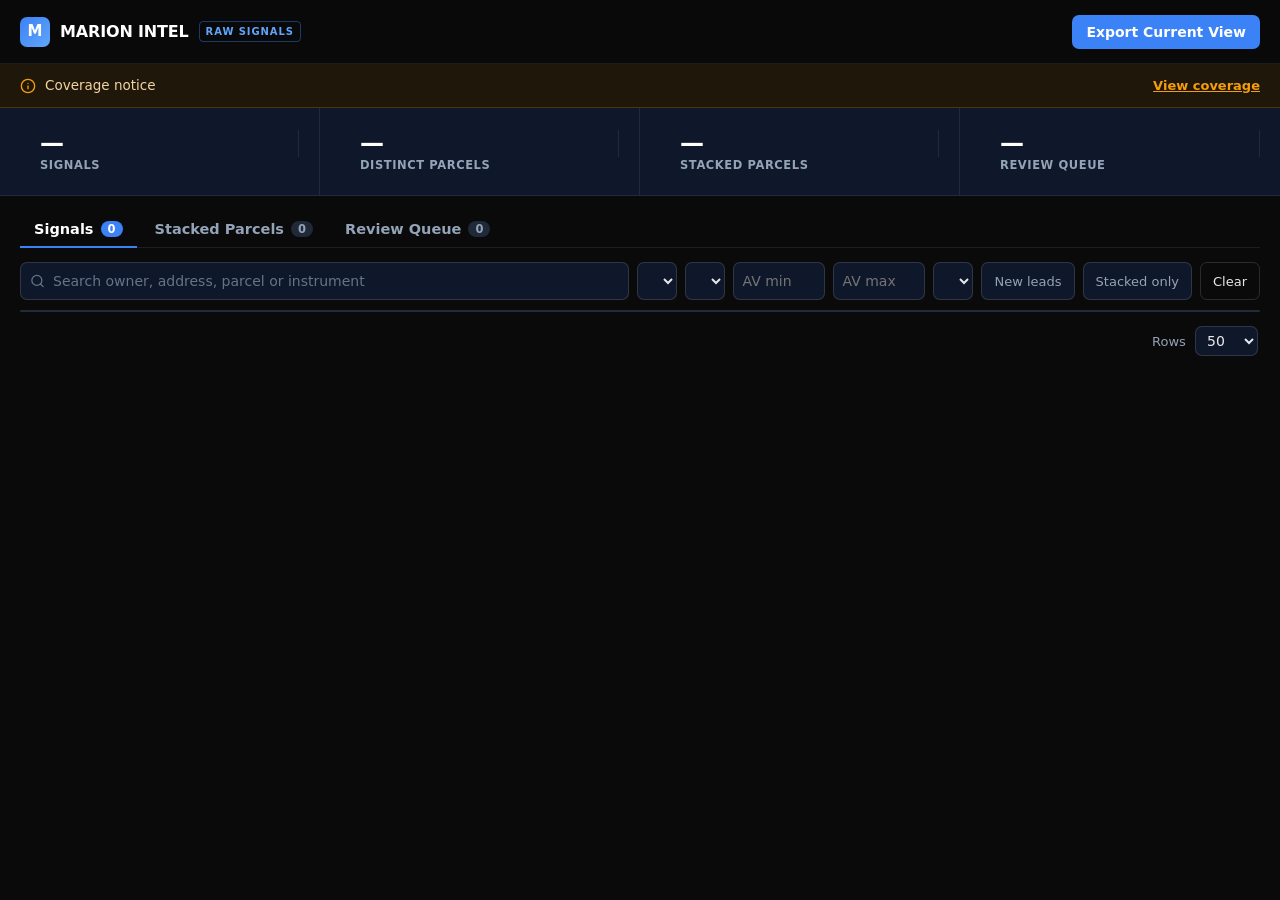
==== commit 5aea1b6a: "feat(recorder): recursive date slicing breaks the 200-row cap; first_seen + daily automation RECORDE" ====
--- a/scrapers/dashboard_template.html
+++ b/scrapers/dashboard_template.html
@@ -142,6 +142,9 @@
   font-size:12px;font-weight:700;background:var(--dark);color:var(--muted)}
 .stk.on{background:rgba(59,130,246,.18);color:var(--blue-lt)}
 .stk.hot{background:rgba(239,68,68,.18);color:#FCA5A5}
+.new{display:inline-block;background:var(--blue);color:#fff;border-radius:4px;
+  padding:1px 6px;font-size:10px;font-weight:700;letter-spacing:.05em;margin-left:6px;
+  vertical-align:middle}
 .view{background:transparent;border:1px solid var(--line2);color:var(--soft);border-radius:6px;
   padding:5px 11px;font-size:12.5px;font-weight:600;cursor:pointer;white-space:nowrap}
 .view:hover{border-color:var(--blue);color:var(--blue-lt)}
@@ -262,6 +265,7 @@
     <span class="tag">RAW SIGNALS</span>
   </div>
   <div class="hd-r">
+    <span class="stamp" id="newCount"></span>
     <span class="stamp" id="stamp"></span>
     <button class="btn" id="btnExport">Export Current View</button>
   </div>
@@ -270,7 +274,7 @@
 <div class="cov">
   <svg width="16" height="16" viewBox="0 0 24 24" fill="none" stroke="currentColor" stroke-width="2"
        stroke-linecap="round"><circle cx="12" cy="12" r="10"/><path d="M12 16v-4M12 8h.01"/></svg>
-  <p>Coverage incomplete: Recorder results are capped and Code Enforcement is a frozen extract.</p>
+  <p id="covLine">Coverage notice</p>
   <button id="btnCov">View coverage</button>
 </div>
 
@@ -300,6 +304,7 @@
     <input  class="num" id="avMin" type="number" placeholder="AV min" aria-label="Assessed value minimum">
     <input  class="num" id="avMax" type="number" placeholder="AV max" aria-label="Assessed value maximum">
     <select class="sel" id="fSort" aria-label="Sort"></select>
+    <button class="tgl" id="tNew" aria-pressed="false">New leads</button>
     <button class="tgl" id="tStack" aria-pressed="false">Stacked only</button>
     <button class="btn-q" id="btnClear">Clear</button>
   </div>
@@ -358,6 +363,19 @@
 const GC = {foreclosure:'#EF4444',tax:'#F59E0B',lien:'#3B82F6',code:'#8B5CF6',
   eviction:'#EC4899',probate:'#10B981',surplus:'#14B8A6',other:'#94A3B8'};
 
+/* NEW = first_seen within NEW_DAYS. Newness is "first time we ever captured
+   this instrument", not filing date — counties record late, so a filing dated
+   weeks ago can legitimately be new to us today. */
+const NEW_DAYS = DATA.new_badge_days || 7;
+const _today = new Date();
+function daysSince(iso){
+  if(!iso) return 1e9;
+  const d = new Date(iso + 'T00:00:00Z');
+  if(isNaN(d)) return 1e9;
+  return Math.floor((_today - d) / 86400000);
+}
+const isNew = r => daysSince(r.fs) <= NEW_DAYS;
+
 const $=id=>document.getElementById(id);
 const esc=s=>String(s==null?'':s).replace(/&/g,'&amp;').replace(/</g,'&lt;')
   .replace(/>/g,'&gt;').replace(/"/g,'&quot;');
@@ -377,7 +395,11 @@
           a:s[0].a, z:s[0].z, o:s[0].o, av:s[0].av, pl:s[0].pl};
 }).sort((a,b)=>b.n-a.n);
 
-let view='signals', page=1, per=50, sortKey='d', sortDir='desc', stackOnly=false;
+/* Default sort surfaces newly-captured records first. There is no score in this
+   build by design, so the within-cohort tiebreak is signals-on-parcel then
+   date — the two strongest non-derived indicators available. */
+let view='signals', page=1, per=50, sortKey='fs', sortDir='desc';
+let stackOnly=false, newOnly=false;
 let rows=[], lastFocus=null;
 
 /* ── KPI + tab badges ── */
@@ -386,6 +408,10 @@
 $('k3').textContent=nf(STACKED.length);  $('n2').textContent=nf(STACKED.length);
 $('k4').textContent=nf(RV.length);       $('n3').textContent=nf(RV.length);
 $('stamp').textContent='Updated '+(DATA.generated_at||'');
+const NEW_TOTAL = R.filter(isNew).length;
+$('newCount').innerHTML = NEW_TOTAL
+  ? `<span class="new" style="margin:0">NEW</span> ${nf(NEW_TOTAL)} in last ${NEW_DAYS}d`
+  : '';
 
 /* ── filter option lists ── */
 (function(){
@@ -399,10 +425,27 @@
     Object.keys(sc).sort((a,b)=>sc[b]-sc[a])
       .map(s=>`<option value="${esc(s)}">${esc(SL[s]||s)} (${nf(sc[s])})</option>`).join('');
   $('fSort').innerHTML=[
+    ['fs_desc','New leads first'],
     ['d_desc','Date: newest'],['d_asc','Date: oldest'],
     ['st_desc','Signals on parcel'],['av_desc','Assessed: high'],['av_asc','Assessed: low'],
     ['amt_desc','Amount: high'],['o_asc','Owner: A–Z']
   ].map(([v,t])=>`<option value="${v}">${t}</option>`).join('');
+})();
+
+/* ── coverage banner: derived from the per-source levels, never hand-written,
+      so it cannot claim more coverage than the generator recorded ── */
+(function(){
+  const lab=k=>SL[k]||k;
+  const frozen=Object.keys(COV).filter(k=>COV[k].level==='frozen').map(lab);
+  const capped=Object.keys(COV).filter(k=>COV[k].level==='capped').map(lab);
+  const partial=Object.keys(COV).filter(k=>COV[k].level==='partial').map(lab);
+  const parts=[];
+  if(capped.length)  parts.push(`${capped.join(', ')} truncated by the source — counts are floors`);
+  if(frozen.length)  parts.push(`${frozen.join(', ')} is a frozen extract, not current`);
+  if(partial.length) parts.push(`${partial.join(', ')} window-limited`);
+  $('covLine').textContent = parts.length
+    ? 'Coverage incomplete: ' + parts.join('; ') + '.'
+    : 'Coverage: all sources verified complete for their stated scope.';
 })();
 
 /* ── coverage modal ── */
@@ -475,6 +518,7 @@
       if(t && r.t!==t) return false;
       if(s && r.s!==s) return false;
       if(stackOnly && !(r.st>1)) return false;
+      if(newOnly && !isNew(r)) return false;
       if(!isNaN(mn) && !(r.av>=mn)) return false;
       if(!isNaN(mx) && !(r.av<=mx)) return false;
       if(q){const h=[r.o,r.a,r.p,r.pl,r.inst,r.lt,r.sl,r.note].join(' ').toLowerCase();
@@ -485,9 +529,19 @@
   if(k){
     rows.sort((a,b)=>{
       let x=a[k], y=b[k];
-      if(typeof x==='number'||typeof y==='number'){return ((x||0)-(y||0))*dir;}
-      x=String(x==null?'':x); y=String(y==null?'':y);
-      return x.localeCompare(y)*dir;});
+      if(typeof x==='number'||typeof y==='number'){
+        const d0=((x||0)-(y||0))*dir; if(d0) return d0;
+      } else {
+        const c=String(x==null?'':x).localeCompare(String(y==null?'':y))*dir;
+        if(c) return c;
+      }
+      // Tiebreak within a first_seen cohort: more signals on the parcel first,
+      // then most recent filing. No score exists in this build.
+      if(view==='signals'){
+        const s=(b.st||0)-(a.st||0); if(s) return s;
+        return String(b.d||'').localeCompare(String(a.d||''));
+      }
+      return 0;});
   }
   const noun=view==='review'?'review items':view==='stacked'?'stacked parcels':'signals';
   const tot=view==='review'?RV.length:view==='stacked'?STACK_ROWS.length:R.length;
@@ -526,7 +580,7 @@
 function rowSignal(r,i){
   const gi=(page-1)*per+i;
   return `<tr>
-    <td><span class="badge" style="background:rgba(255,255,255,.06);color:${GC[r.g]||GC.other}">${esc(r.lt)}</span>
+    <td><span class="badge" style="background:rgba(255,255,255,.06);color:${GC[r.g]||GC.other}">${esc(r.lt)}</span>${isNew(r)?'<span class="new">NEW</span>':''}
         <div class="sub">${esc(r.sl)}${r.bf?' · backfill':''}</div></td>
     <td><div class="addr1 trunc">${esc(r.a||'—')}</div>
         <div class="addr2 trunc">Indianapolis, IN ${esc(r.z||'')}</div>
@@ -571,7 +625,7 @@
   return `<div class="card"><div class="c1">
       <div><div class="c-addr">${esc(r.a||'—')}</div>
         <div class="addr2">Indianapolis, IN ${esc(r.z||'')}</div></div>
-      <span class="badge" style="background:rgba(255,255,255,.06);color:${GC[r.g]||GC.other}">${esc(r.lt)}</span></div>
+      <span class="badge" style="background:rgba(255,255,255,.06);color:${GC[r.g]||GC.other}">${esc(r.lt)}</span>${isNew(r)?'<span class="new">NEW</span>':''}</div>
     <div class="c-r"><span>Owner</span><span>${esc((r.o||'—').slice(0,34))}</span></div>
     <div class="c-r"><span>Assessed</span><span>${money(r.av)}</span></div>
     <div class="c-r"><span>Date</span><span>${esc(r.d||'—')}</span></div>
@@ -699,10 +753,11 @@
       r.types.join(' | '),[...new Set(r.sigs.map(x=>x.sl))].join(' | '),r.recent]);
   } else {
     name=`marion_signals_${d}.csv`;
-    head=['Lead Type','Source','Coverage','Date','State Parcel','Local Parcel','Address','City','Zip',
-      'Owner','Amount','Assessed Value','Signals On Parcel','Instrument','Status','Raw Doc Type',
-      'Source Record ID','Derivation','Confidence','Backfill','Source URL'];
-    body=rows.map(r=>[r.lt,r.sl,(COV[r.s]||{}).short||'',r.d,r.p,r.pl,r.a,'Indianapolis',r.z,r.o,
+    head=['Lead Type','Source','Coverage','Date','First Seen','Is New','State Parcel','Local Parcel',
+      'Address','City','Zip','Owner','Amount','Assessed Value','Signals On Parcel','Instrument',
+      'Status','Raw Doc Type','Source Record ID','Derivation','Confidence','Backfill','Source URL'];
+    body=rows.map(r=>[r.lt,r.sl,(COV[r.s]||{}).short||'',r.d,r.fs,isNew(r)?'YES':'NO',
+      r.p,r.pl,r.a,'Indianapolis',r.z,r.o,
       r.amt==null?'':r.amt,r.av==null?'':r.av,r.st,r.inst,r.note,r.rt,r.rid,r.dm,
       r.dc==null?'':r.dc,r.bf?'YES':'',r.url]);
   }
@@ -720,10 +775,14 @@
 $('tStack').addEventListener('click',()=>{
   stackOnly=!stackOnly; $('tStack').setAttribute('aria-pressed',String(stackOnly));
   page=1; compute();});
+$('tNew').addEventListener('click',()=>{
+  newOnly=!newOnly; $('tNew').setAttribute('aria-pressed',String(newOnly));
+  page=1; compute();});
 $('btnClear').addEventListener('click',()=>{
   $('q').value='';$('fType').value='';$('fSrc').value='';$('avMin').value='';$('avMax').value='';
-  $('fSort').value='d_desc'; sortKey='d'; sortDir='desc';
+  $('fSort').value='fs_desc'; sortKey='fs'; sortDir='desc';
   stackOnly=false; $('tStack').setAttribute('aria-pressed','false');
+  newOnly=false; $('tNew').setAttribute('aria-pressed','false');
   page=1; compute();});
 $('btnExport').addEventListener('click',exportView);
 $('btnCov').addEventListener('click',openModal);
@@ -770,6 +829,7 @@
         .map(s=>`<option value="${esc(s)}">${esc(SL[s]||s)} (${nf(sc[s])})</option>`).join('');
   }
   $('tStack').style.display = view==='signals' ? '' : 'none';
+  $('tNew').style.display   = view==='signals' ? '' : 'none';
   $('avMin').style.display = view==='review' ? 'none' : '';
   $('avMax').style.display = view==='review' ? 'none' : '';
 }
